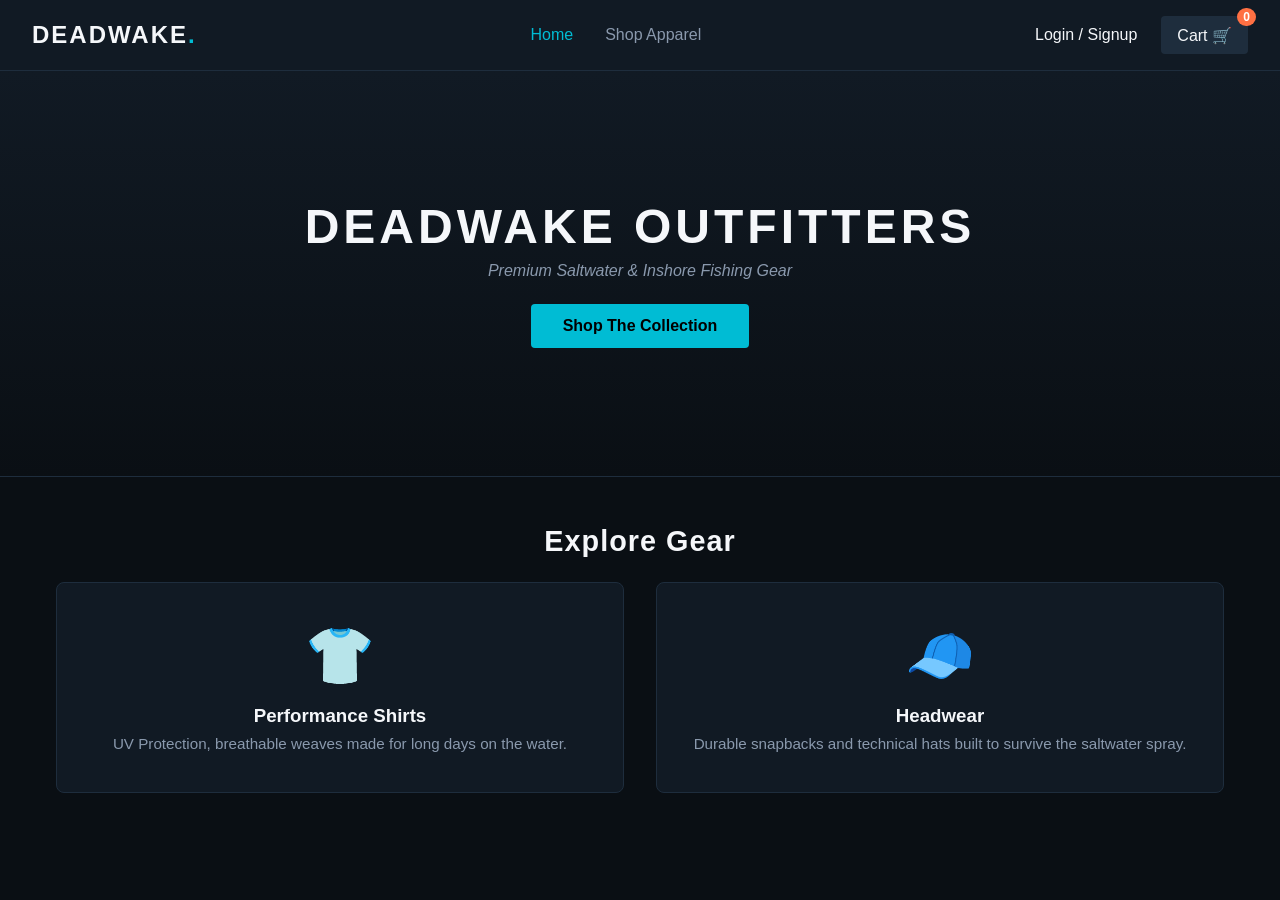
==== index.html @ 641135d7 "Adding init files" ====
<!DOCTYPE html>
<html lang="en">
<head>
    <meta charset="UTF-8">
    <meta name="viewport" content="width=device-width, initial-scale=1.0">
    <title>Deadwake Outfitters | Home</title>
    <link rel="stylesheet" href="style.css">
</head>
<body>

    <!-- Shared Navigation Bar -->
    <nav>
        <div class="brand-logo" onclick="window.location.href='index.html'">DEADWAKE<span>.</span></div>
        <div class="nav-links">
            <a href="index.html" class="active">Home</a>
            <a href="products.html">Shop Apparel</a>
        </div>
        <div class="nav-actions">
            <button class="nav-btn" id="authNavBtn">Login / Signup</button>
            <button class="nav-btn cart-icon-btn" id="cartNavBtn">
                Cart 🛒
                <span class="cart-badge" id="cartBadgeCount">0</span>
            </button>
        </div>
    </nav>

    <!-- Main Page Hero Section -->
    <section class="hero main-hero">
        <h1>DEADWAKE OUTFITTERS</h1>
        <p>Premium Saltwater & Inshore Fishing Gear</p>
        <button class="cta-btn" onclick="window.location.href='products.html'">Shop The Collection</button>
    </section>

    <!-- Category Highlights Section -->
    <section class="container feature-section">
        <h2 class="section-title">Explore Gear</h2>
        <div class="category-grid">
            <div class="category-card" onclick="window.location.href='products.html'">
                <div class="category-icon">👕</div>
                <h3>Performance Shirts</h3>
                <p>UV Protection, breathable weaves made for long days on the water.</p>
            </div>
            <div class="category-card" onclick="window.location.href='products.html'">
                <div class="category-icon">🧢</div>
                <h3>Headwear</h3>
                <p>Durable snapbacks and technical hats built to survive the saltwater spray.</p>
            </div>
        </div>
    </section>

    <!-- Authentication Modal Overlay -->
    <div class="modal-overlay" id="authModal">
        <div class="modal-window">
            <button class="modal-close" id="closeAuthBtn">&times;</button>
            <div class="auth-tabs">
                <button class="auth-tab active" id="loginTab">Login</button>
                <button class="auth-tab" id="signupTab">Sign Up</button>
            </div>
            <form id="authForm">
                <div class="form-group" id="usernameGroup" style="display: none;">
                    <label for="authName">Full Name</label>
                    <input type="text" id="authName" placeholder="John Doe">
                </div>
                <div class="form-group">
                    <label for="authEmail">Email Address</label>
                    <input type="email" id="authEmail" required placeholder="name@domain.com">
                </div>
                <div class="form-group">
                    <label for="authPassword">Password</label>
                    <input type="password" id="authPassword" required placeholder="••••••••">
                </div>
                <button type="submit" class="auth-submit-btn" id="authSubmitBtn">Login</button>
            </form>
        </div>
    </div>

    <!-- Interactive Shopping Cart Overlay -->
    <div class="modal-overlay" id="cartModal">
        <div class="modal-window cart-window">
            <button class="modal-close" id="closeCartBtn">&times;</button>
            <h3 class="cart-title">Your Cart</h3>
            <div class="cart-items-list" id="cartItemsContainer"></div>
            <div class="cart-total-section">
                <span>Total:</span>
                <span id="cartTotalValue">$0.00</span>
            </div>
            <button class="checkout-btn" id="checkoutBtn">Proceed to Checkout</button>
        </div>
    </div>

    <script src="app.js"></script>
</body>
</html>
---- style.css ----
* {
    margin: 0;
    padding: 0;
    box-sizing: border-box;
    font-family: 'Segoe UI', Tahoma, Geneva, Verdana, sans-serif;
}

:root {
    --bg-dark: #0a0f14;
    --bg-card: #111a24;
    --primary: #00bcd4;
    --primary-hover: #00acc1;
    --text-main: #f5f7fa;
    --text-muted: #8a99ad;
    --accent-orange: #ff7043;
    --danger: #ef5350;
    --border: #1e2d3d;
}

body {
    background-color: var(--bg-dark);
    color: var(--text-main);
    overflow-x: hidden;
}

/* NAVIGATION */
nav {
    background-color: var(--bg-card);
    border-bottom: 1px solid var(--border);
    padding: 1rem 2rem;
    display: flex;
    justify-content: space-between;
    align-items: center;
    position: sticky;
    top: 0;
    z-index: 100;
}

.brand-logo {
    font-weight: 800;
    font-size: 1.5rem;
    letter-spacing: 2px;
    cursor: pointer;
}

.brand-logo span {
    color: var(--primary);
}

.nav-links {
    display: flex;
    gap: 2rem;
}

.nav-links a {
    color: var(--text-muted);
    text-decoration: none;
    font-weight: 500;
    transition: color 0.2s;
}

.nav-links a:hover, .nav-links a.active {
    color: var(--primary);
}

.nav-actions {
    display: flex;
    gap: 1.5rem;
    align-items: center;
}

.nav-btn {
    background: none;
    border: none;
    color: var(--text-main);
    cursor: pointer;
    font-weight: 500;
    font-size: 1rem;
}

.nav-btn:hover {
    color: var(--primary);
}

.cart-icon-btn {
    position: relative;
    background: var(--border);
    padding: 0.6rem 1rem;
    border-radius: 4px;
}

.cart-badge {
    position: absolute;
    top: -8px;
    right: -8px;
    background-color: var(--accent-orange);
    color: white;
    font-size: 0.75rem;
    font-weight: bold;
    padding: 2px 6px;
    border-radius: 10px;
}

/* HERO DESIGNS */
.hero {
    text-align: center;
    display: flex;
    flex-direction: column;
    justify-content: center;
    align-items: center;
    background: linear-gradient(180deg, #111a24 0%, #0a0f14 100%);
    border-bottom: 1px solid var(--border);
}

.main-hero {
    padding: 8rem 2rem;
}

.compact-hero {
    padding: 3rem 2rem;
}

.hero h1 {
    font-size: 3rem;
    letter-spacing: 4px;
    margin-bottom: 0.5rem;
}

.hero p {
    color: var(--text-muted);
    font-style: italic;
    margin-bottom: 1.5rem;
}

.cta-btn {
    background-color: var(--primary);
    color: #000;
    padding: 0.8rem 2rem;
    font-weight: 700;
    border: none;
    border-radius: 4px;
    cursor: pointer;
    font-size: 1rem;
    transition: background 0.2s;
}

.cta-btn:hover {
    background-color: var(--primary-hover);
}

/* CORE STORE CONTAINER LAYOUTS */
.container {
    max-width: 1200px;
    margin: 3rem auto;
    padding: 0 1rem;
}

.section-title {
    font-size: 1.8rem;
    margin-bottom: 1.5rem;
    text-align: center;
    letter-spacing: 1px;
}

/* CATEGORY LINK DECK IN HOME */
.category-grid {
    display: grid;
    grid-template-columns: repeat(auto-fit, minmax(280px, 1fr));
    gap: 2rem;
}

.category-card {
    background-color: var(--bg-card);
    border: 1px solid var(--border);
    padding: 2.5rem 1.5rem;
    border-radius: 8px;
    text-align: center;
    cursor: pointer;
    transition: transform 0.2s, box-shadow 0.2s;
}

.category-card:hover {
    transform: translateY(-4px);
    box-shadow: 0 8px 24px rgba(0,0,0,0.5);
    border-color: var(--primary);
}

.category-icon {
    font-size: 3.5rem;
    margin-bottom: 1rem;
}

.category-card h3 {
    margin-bottom: 0.5rem;
}

.category-card p {
    color: var(--text-muted);
    font-size: 0.95rem;
}

/* PRODUCT SHIFTING CARDS */
.product-grid {
    display: grid;
    grid-template-columns: repeat(auto-fill, minmax(300px, 1fr));
    gap: 2rem;
}

.product-card {
    background-color: var(--bg-card);
    border: 1px solid var(--border);
    border-radius: 8px;
    overflow: hidden;
    display: flex;
    flex-direction: column;
    position: relative;
}

.product-image-placeholder {
    height: 200px;
    background-color: #172433;
    display: flex;
    align-items: center;
    justify-content: center;
    font-size: 4rem;
}

.product-details {
    padding: 1.5rem;
    display: flex;
    flex-direction: column;
    flex-grow: 1;
}

.product-title {
    font-size: 1.2rem;
    margin-bottom: 1rem;
    font-weight: 600;
}

.variant-selectors {
    display: flex;
    gap: 0.5rem;
    margin-bottom: 1rem;
}

.selector-group {
    flex: 1;
}

.selector-group label {
    display: block;
    font-size: 0.75rem;
    color: var(--text-muted);
    margin-bottom: 0.25rem;
}

.selector-group select {
    width: 100%;
    background: #172433;
    color: white;
    border: 1px solid var(--border);
    padding: 0.5rem;
    border-radius: 4px;
}

.product-meta {
    display: flex;
    justify-content: space-between;
    align-items: center;
    margin-bottom: 1rem;
    margin-top: auto;
}

.product-price {
    font-size: 1.25rem;
    font-weight: 700;
    color: var(--primary);
}

.inventory-tracker {
    font-size: 0.85rem;
    color: var(--text-muted);
    background: #172433;
    padding: 2px 8px;
    border-radius: 4px;
}

.inventory-tracker.low-stock {
    color: var(--accent-orange);
    font-weight: 600;
}

.add-to-cart-btn {
    width: 100%;
    background-color: var(--primary);
    color: #000;
    border: none;
    padding: 0.75rem;
    font-weight: 700;
    border-radius: 4px;
    cursor: pointer;
}

.add-to-cart-btn:disabled {
    background-color: var(--border);
    color: var(--text-muted);
    cursor: not-allowed;
}

.product-card.out-of-style {
    opacity: 0.6;
}

.out-of-stock-badge {
    position: absolute;
    top: 12px;
    left: 12px;
    background-color: var(--danger);
    color: white;
    font-size: 0.75rem;
    font-weight: 800;
    padding: 4px 8px;
    border-radius: 4px;
    text-transform: uppercase;
    z-index: 10;
}

/* DEV CONTROLLER DOCK STYLES */
.admin-panel {
    display: none; 
    background-color: #1a2635;
    border-bottom: 2px solid var(--accent-orange);
    padding: 1rem 2rem;
}

.admin-header {
    color: var(--accent-orange);
    font-size: 0.85rem;
    font-weight: 800;
    letter-spacing: 1px;
}

.admin-controls {
    display: flex;
    align-items: center;
    gap: 1.5rem;
    flex-wrap: wrap;
    margin-top: 0.5rem;
}

.admin-field {
    display: flex;
    align-items: center;
    gap: 0.5rem;
}

.admin-field label {
    font-size: 0.85rem;
    color: var(--text-main);
}

.admin-field select {
    background-color: var(--bg-dark);
    color: white;
    border: 1px solid var(--border);
    padding: 0.4rem 0.8rem;
    border-radius: 4px;
}

.admin-btn-group {
    display: flex;
    gap: 0.5rem;
}

.admin-btn {
    border: none;
    padding: 0.4rem 1rem;
    border-radius: 4px;
    font-weight: 700;
    font-size: 0.85rem;
    cursor: pointer;
}

.stock-up {
    background-color: var(--primary);
    color: #000;
}

.stock-zero {
    background-color: var(--danger);
    color: white;
}

/* MODALS DESIGN */
.modal-overlay {
    position: fixed;
    top: 0;
    left: 0;
    width: 100%;
    height: 100%;
    background: rgba(0, 0, 0, 0.75);
    display: flex;
    justify-content: center;
    align-items: center;
    z-index: 200;
    opacity: 0;
    pointer-events: none;
    transition: opacity 0.2s ease;
}

.modal-overlay.active {
    opacity: 1;
    pointer-events: auto;
}

.modal-window {
    background-color: var(--bg-card);
    border: 1px solid var(--border);
    border-radius: 8px;
    width: 100%;
    max-width: 450px;
    padding: 2rem;
    position: relative;
}

.modal-close {
    position: absolute;
    top: 1rem;
    right: 1rem;
    background: none;
    border: none;
    color: var(--text-muted);
    font-size: 1.5rem;
    cursor: pointer;
}

.auth-tabs {
    display: flex;
    margin-bottom: 1.5rem;
    border-bottom: 1px solid var(--border);
}

.auth-tab {
    flex: 1;
    padding: 0.5rem;
    background: none;
    border: none;
    color: var(--text-muted);
    font-size: 1.1rem;
    cursor: pointer;
}

.auth-tab.active {
    color: var(--primary);
    border-bottom: 2px solid var(--primary);
}

.form-group {
    margin-bottom: 1.25rem;
}

.form-group label {
    display: block;
    font-size: 0.85rem;
    color: var(--text-muted);
    margin-bottom: 0.5rem;
}

.form-group input {
    width: 100%;
    background-color: var(--bg-dark);
    border: 1px solid var(--border);
    padding: 0.75rem;
    border-radius: 4px;
    color: white;
}

.auth-submit-btn {
    width: 100%;
    background-color: var(--primary);
    color: #000;
    border: none;
    padding: 0.75rem;
    font-weight: 700;
    border-radius: 4px;
}

.cart-window {
    max-width: 500px;
}

.cart-title {
    font-size: 1.5rem;
    margin-bottom: 1.5rem;
    border-bottom: 1px solid var(--border);
    padding-bottom: 0.5rem;
}

.cart-item {
    display: flex;
    justify-content: space-between;
    align-items: center;
    padding: 0.75rem 0;
    border-bottom: 1px solid var(--border);
}

.cart-item-details h4 {
    font-size: 1rem;
}

.cart-item-details p {
    color: var(--primary);
    font-size: 0.9rem;
}

.cart-item-actions {
    display: flex;
    align-items: center;
    gap: 0.75rem;
}

.quantity-btn {
    background-color: var(--border);
    border: none;
    color: white;
    width: 28px;
    height: 28px;
    border-radius: 4px;
    cursor: pointer;
}

.cart-total-section {
    display: flex;
    justify-content: space-between;
    font-size: 1.25rem;
    font-weight: 700;
    margin-top: 1.5rem;
    padding-top: 1rem;
    border-top: 1px solid var(--border);
}

.checkout-btn {
    width: 100%;
    background-color: var(--accent-orange);
    color: white;
    border: none;
    padding: 0.75rem;
    font-weight: 700;
    border-radius: 4px;
    margin-top: 1rem;
    cursor: pointer;
}
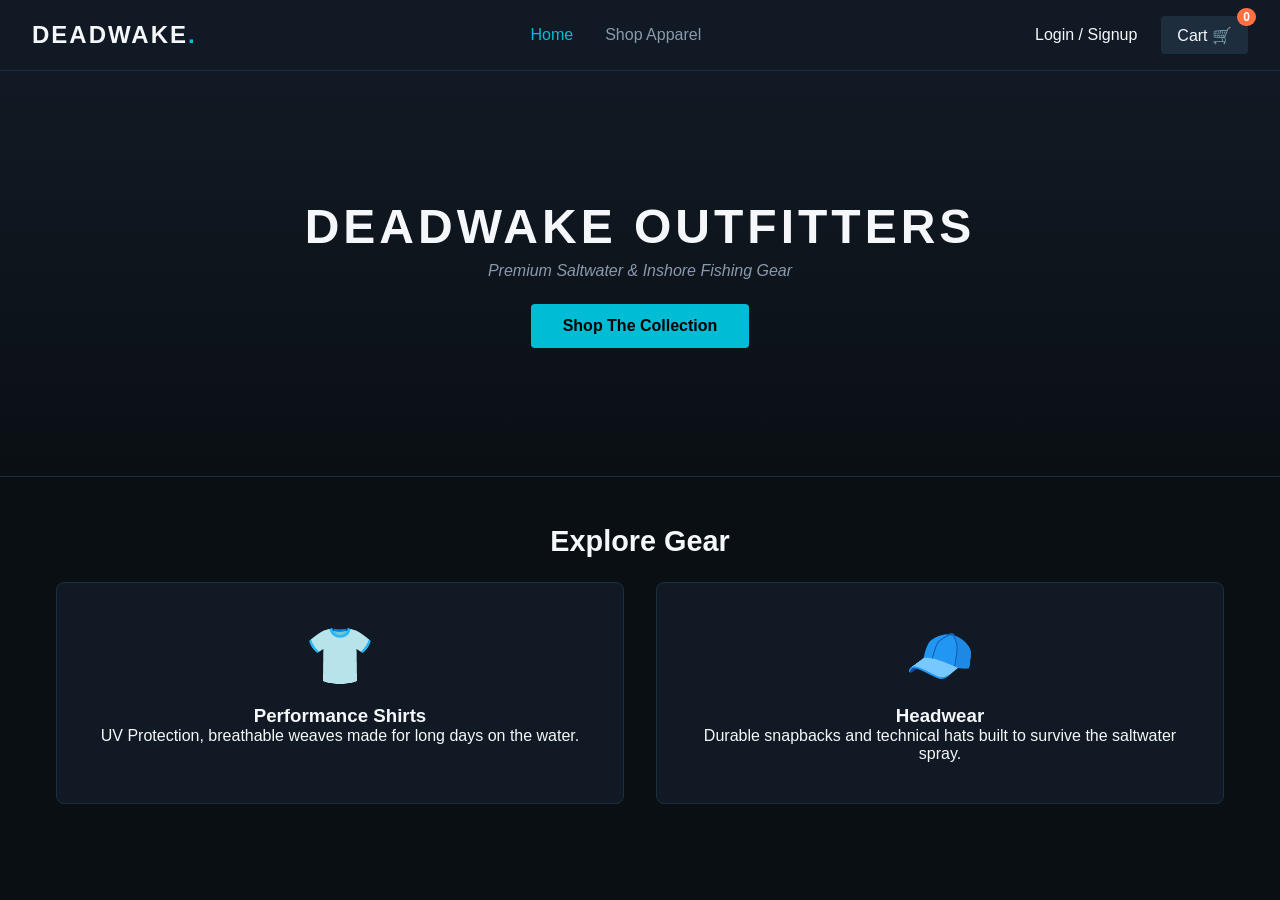
==== commit d5415996: "trial v4" ====
--- a/index.html
+++ b/index.html
@@ -8,7 +8,6 @@
 </head>
 <body>
 
-    <!-- Shared Navigation Bar -->
     <nav>
         <div class="brand-logo" onclick="window.location.href='index.html'">DEADWAKE<span>.</span></div>
         <div class="nav-links">
@@ -18,21 +17,18 @@
         <div class="nav-actions">
             <button class="nav-btn" id="authNavBtn">Login / Signup</button>
             <button class="nav-btn cart-icon-btn" id="cartNavBtn">
-                Cart 🛒
-                <span class="cart-badge" id="cartBadgeCount">0</span>
+                Cart 🛒 <span class="cart-badge" id="cartBadgeCount">0</span>
             </button>
         </div>
     </nav>
 
-    <!-- Main Page Hero Section -->
     <section class="hero main-hero">
         <h1>DEADWAKE OUTFITTERS</h1>
         <p>Premium Saltwater & Inshore Fishing Gear</p>
         <button class="cta-btn" onclick="window.location.href='products.html'">Shop The Collection</button>
     </section>
 
-    <!-- Category Highlights Section -->
-    <section class="container feature-section">
+    <section class="container">
         <h2 class="section-title">Explore Gear</h2>
         <div class="category-grid">
             <div class="category-card" onclick="window.location.href='products.html'">
@@ -48,7 +44,6 @@
         </div>
     </section>
 
-    <!-- Authentication Modal Overlay -->
     <div class="modal-overlay" id="authModal">
         <div class="modal-window">
             <button class="modal-close" id="closeAuthBtn">&times;</button>
@@ -74,7 +69,6 @@
         </div>
     </div>
 
-    <!-- Interactive Shopping Cart Overlay -->
     <div class="modal-overlay" id="cartModal">
         <div class="modal-window cart-window">
             <button class="modal-close" id="closeCartBtn">&times;</button>
--- a/style.css
+++ b/style.css
@@ -1,553 +1,58 @@
-* {
-    margin: 0;
-    padding: 0;
-    box-sizing: border-box;
-    font-family: 'Segoe UI', Tahoma, Geneva, Verdana, sans-serif;
-}
-
-:root {
-    --bg-dark: #0a0f14;
-    --bg-card: #111a24;
-    --primary: #00bcd4;
-    --primary-hover: #00acc1;
-    --text-main: #f5f7fa;
-    --text-muted: #8a99ad;
-    --accent-orange: #ff7043;
-    --danger: #ef5350;
-    --border: #1e2d3d;
-}
-
-body {
-    background-color: var(--bg-dark);
-    color: var(--text-main);
-    overflow-x: hidden;
-}
-
-/* NAVIGATION */
-nav {
-    background-color: var(--bg-card);
-    border-bottom: 1px solid var(--border);
-    padding: 1rem 2rem;
-    display: flex;
-    justify-content: space-between;
-    align-items: center;
-    position: sticky;
-    top: 0;
-    z-index: 100;
-}
-
-.brand-logo {
-    font-weight: 800;
-    font-size: 1.5rem;
-    letter-spacing: 2px;
-    cursor: pointer;
-}
-
-.brand-logo span {
-    color: var(--primary);
-}
-
-.nav-links {
-    display: flex;
-    gap: 2rem;
-}
-
-.nav-links a {
-    color: var(--text-muted);
-    text-decoration: none;
-    font-weight: 500;
-    transition: color 0.2s;
-}
-
-.nav-links a:hover, .nav-links a.active {
-    color: var(--primary);
-}
-
-.nav-actions {
-    display: flex;
-    gap: 1.5rem;
-    align-items: center;
-}
-
-.nav-btn {
-    background: none;
-    border: none;
-    color: var(--text-main);
-    cursor: pointer;
-    font-weight: 500;
-    font-size: 1rem;
-}
-
-.nav-btn:hover {
-    color: var(--primary);
-}
-
-.cart-icon-btn {
-    position: relative;
-    background: var(--border);
-    padding: 0.6rem 1rem;
-    border-radius: 4px;
-}
-
-.cart-badge {
-    position: absolute;
-    top: -8px;
-    right: -8px;
-    background-color: var(--accent-orange);
-    color: white;
-    font-size: 0.75rem;
-    font-weight: bold;
-    padding: 2px 6px;
-    border-radius: 10px;
-}
-
-/* HERO DESIGNS */
-.hero {
-    text-align: center;
-    display: flex;
-    flex-direction: column;
-    justify-content: center;
-    align-items: center;
-    background: linear-gradient(180deg, #111a24 0%, #0a0f14 100%);
-    border-bottom: 1px solid var(--border);
-}
-
-.main-hero {
-    padding: 8rem 2rem;
-}
-
-.compact-hero {
-    padding: 3rem 2rem;
-}
-
-.hero h1 {
-    font-size: 3rem;
-    letter-spacing: 4px;
-    margin-bottom: 0.5rem;
-}
-
-.hero p {
-    color: var(--text-muted);
-    font-style: italic;
-    margin-bottom: 1.5rem;
-}
-
-.cta-btn {
-    background-color: var(--primary);
-    color: #000;
-    padding: 0.8rem 2rem;
-    font-weight: 700;
-    border: none;
-    border-radius: 4px;
-    cursor: pointer;
-    font-size: 1rem;
-    transition: background 0.2s;
-}
-
-.cta-btn:hover {
-    background-color: var(--primary-hover);
-}
-
-/* CORE STORE CONTAINER LAYOUTS */
-.container {
-    max-width: 1200px;
-    margin: 3rem auto;
-    padding: 0 1rem;
-}
-
-.section-title {
-    font-size: 1.8rem;
-    margin-bottom: 1.5rem;
-    text-align: center;
-    letter-spacing: 1px;
-}
-
-/* CATEGORY LINK DECK IN HOME */
-.category-grid {
-    display: grid;
-    grid-template-columns: repeat(auto-fit, minmax(280px, 1fr));
-    gap: 2rem;
-}
-
-.category-card {
-    background-color: var(--bg-card);
-    border: 1px solid var(--border);
-    padding: 2.5rem 1.5rem;
-    border-radius: 8px;
-    text-align: center;
-    cursor: pointer;
-    transition: transform 0.2s, box-shadow 0.2s;
-}
-
-.category-card:hover {
-    transform: translateY(-4px);
-    box-shadow: 0 8px 24px rgba(0,0,0,0.5);
-    border-color: var(--primary);
-}
-
-.category-icon {
-    font-size: 3.5rem;
-    margin-bottom: 1rem;
-}
-
-.category-card h3 {
-    margin-bottom: 0.5rem;
-}
-
-.category-card p {
-    color: var(--text-muted);
-    font-size: 0.95rem;
-}
-
-/* PRODUCT SHIFTING CARDS */
-.product-grid {
-    display: grid;
-    grid-template-columns: repeat(auto-fill, minmax(300px, 1fr));
-    gap: 2rem;
-}
-
-.product-card {
-    background-color: var(--bg-card);
-    border: 1px solid var(--border);
-    border-radius: 8px;
-    overflow: hidden;
-    display: flex;
-    flex-direction: column;
-    position: relative;
-}
-
-.product-image-placeholder {
-    height: 200px;
-    background-color: #172433;
-    display: flex;
-    align-items: center;
-    justify-content: center;
-    font-size: 4rem;
-}
-
-.product-details {
-    padding: 1.5rem;
-    display: flex;
-    flex-direction: column;
-    flex-grow: 1;
-}
-
-.product-title {
-    font-size: 1.2rem;
-    margin-bottom: 1rem;
-    font-weight: 600;
-}
-
-.variant-selectors {
-    display: flex;
-    gap: 0.5rem;
-    margin-bottom: 1rem;
-}
-
-.selector-group {
-    flex: 1;
-}
-
-.selector-group label {
-    display: block;
-    font-size: 0.75rem;
-    color: var(--text-muted);
-    margin-bottom: 0.25rem;
-}
-
-.selector-group select {
-    width: 100%;
-    background: #172433;
-    color: white;
-    border: 1px solid var(--border);
-    padding: 0.5rem;
-    border-radius: 4px;
-}
-
-.product-meta {
-    display: flex;
-    justify-content: space-between;
-    align-items: center;
-    margin-bottom: 1rem;
-    margin-top: auto;
-}
-
-.product-price {
-    font-size: 1.25rem;
-    font-weight: 700;
-    color: var(--primary);
-}
-
-.inventory-tracker {
-    font-size: 0.85rem;
-    color: var(--text-muted);
-    background: #172433;
-    padding: 2px 8px;
-    border-radius: 4px;
-}
-
-.inventory-tracker.low-stock {
-    color: var(--accent-orange);
-    font-weight: 600;
-}
-
-.add-to-cart-btn {
-    width: 100%;
-    background-color: var(--primary);
-    color: #000;
-    border: none;
-    padding: 0.75rem;
-    font-weight: 700;
-    border-radius: 4px;
-    cursor: pointer;
-}
-
-.add-to-cart-btn:disabled {
-    background-color: var(--border);
-    color: var(--text-muted);
-    cursor: not-allowed;
-}
-
-.product-card.out-of-style {
-    opacity: 0.6;
-}
-
-.out-of-stock-badge {
-    position: absolute;
-    top: 12px;
-    left: 12px;
-    background-color: var(--danger);
-    color: white;
-    font-size: 0.75rem;
-    font-weight: 800;
-    padding: 4px 8px;
-    border-radius: 4px;
-    text-transform: uppercase;
-    z-index: 10;
-}
-
-/* DEV CONTROLLER DOCK STYLES */
-.admin-panel {
-    display: none; 
-    background-color: #1a2635;
-    border-bottom: 2px solid var(--accent-orange);
-    padding: 1rem 2rem;
-}
-
-.admin-header {
-    color: var(--accent-orange);
-    font-size: 0.85rem;
-    font-weight: 800;
-    letter-spacing: 1px;
-}
-
-.admin-controls {
-    display: flex;
-    align-items: center;
-    gap: 1.5rem;
-    flex-wrap: wrap;
-    margin-top: 0.5rem;
-}
-
-.admin-field {
-    display: flex;
-    align-items: center;
-    gap: 0.5rem;
-}
-
-.admin-field label {
-    font-size: 0.85rem;
-    color: var(--text-main);
-}
-
-.admin-field select {
-    background-color: var(--bg-dark);
-    color: white;
-    border: 1px solid var(--border);
-    padding: 0.4rem 0.8rem;
-    border-radius: 4px;
-}
-
-.admin-btn-group {
-    display: flex;
-    gap: 0.5rem;
-}
-
-.admin-btn {
-    border: none;
-    padding: 0.4rem 1rem;
-    border-radius: 4px;
-    font-weight: 700;
-    font-size: 0.85rem;
-    cursor: pointer;
-}
-
-.stock-up {
-    background-color: var(--primary);
-    color: #000;
-}
-
-.stock-zero {
-    background-color: var(--danger);
-    color: white;
-}
-
-/* MODALS DESIGN */
-.modal-overlay {
-    position: fixed;
-    top: 0;
-    left: 0;
-    width: 100%;
-    height: 100%;
-    background: rgba(0, 0, 0, 0.75);
-    display: flex;
-    justify-content: center;
-    align-items: center;
-    z-index: 200;
-    opacity: 0;
-    pointer-events: none;
-    transition: opacity 0.2s ease;
-}
-
-.modal-overlay.active {
-    opacity: 1;
-    pointer-events: auto;
-}
-
-.modal-window {
-    background-color: var(--bg-card);
-    border: 1px solid var(--border);
-    border-radius: 8px;
-    width: 100%;
-    max-width: 450px;
-    padding: 2rem;
-    position: relative;
-}
-
-.modal-close {
-    position: absolute;
-    top: 1rem;
-    right: 1rem;
-    background: none;
-    border: none;
-    color: var(--text-muted);
-    font-size: 1.5rem;
-    cursor: pointer;
-}
-
-.auth-tabs {
-    display: flex;
-    margin-bottom: 1.5rem;
-    border-bottom: 1px solid var(--border);
-}
-
-.auth-tab {
-    flex: 1;
-    padding: 0.5rem;
-    background: none;
-    border: none;
-    color: var(--text-muted);
-    font-size: 1.1rem;
-    cursor: pointer;
-}
-
-.auth-tab.active {
-    color: var(--primary);
-    border-bottom: 2px solid var(--primary);
-}
-
-.form-group {
-    margin-bottom: 1.25rem;
-}
-
-.form-group label {
-    display: block;
-    font-size: 0.85rem;
-    color: var(--text-muted);
-    margin-bottom: 0.5rem;
-}
-
-.form-group input {
-    width: 100%;
-    background-color: var(--bg-dark);
-    border: 1px solid var(--border);
-    padding: 0.75rem;
-    border-radius: 4px;
-    color: white;
-}
-
-.auth-submit-btn {
-    width: 100%;
-    background-color: var(--primary);
-    color: #000;
-    border: none;
-    padding: 0.75rem;
-    font-weight: 700;
-    border-radius: 4px;
-}
-
-.cart-window {
-    max-width: 500px;
-}
-
-.cart-title {
-    font-size: 1.5rem;
-    margin-bottom: 1.5rem;
-    border-bottom: 1px solid var(--border);
-    padding-bottom: 0.5rem;
-}
-
-.cart-item {
-    display: flex;
-    justify-content: space-between;
-    align-items: center;
-    padding: 0.75rem 0;
-    border-bottom: 1px solid var(--border);
-}
-
-.cart-item-details h4 {
-    font-size: 1rem;
-}
-
-.cart-item-details p {
-    color: var(--primary);
-    font-size: 0.9rem;
-}
-
-.cart-item-actions {
-    display: flex;
-    align-items: center;
-    gap: 0.75rem;
-}
-
-.quantity-btn {
-    background-color: var(--border);
-    border: none;
-    color: white;
-    width: 28px;
-    height: 28px;
-    border-radius: 4px;
-    cursor: pointer;
-}
-
-.cart-total-section {
-    display: flex;
-    justify-content: space-between;
-    font-size: 1.25rem;
-    font-weight: 700;
-    margin-top: 1.5rem;
-    padding-top: 1rem;
-    border-top: 1px solid var(--border);
-}
-
-.checkout-btn {
-    width: 100%;
-    background-color: var(--accent-orange);
-    color: white;
-    border: none;
-    padding: 0.75rem;
-    font-weight: 700;
-    border-radius: 4px;
-    margin-top: 1rem;
-    cursor: pointer;
-}+* { margin: 0; padding: 0; box-sizing: border-box; font-family: 'Segoe UI', Tahoma, Geneva, Verdana, sans-serif; }
+body { background-color: #0a0f14; color: #f5f7fa; overflow-x: hidden; }
+nav { background-color: #111a24; border-bottom: 1px solid #1e2d3d; padding: 1rem 2rem; display: flex; justify-content: space-between; align-items: center; position: sticky; top: 0; z-index: 100; }
+.brand-logo { font-weight: 800; font-size: 1.5rem; letter-spacing: 2px; cursor: pointer; }
+.brand-logo span { color: #00bcd4; }
+.nav-links { display: flex; gap: 2rem; }
+.nav-links a { color: #8a99ad; text-decoration: none; font-weight: 500; }
+.nav-links a:hover, .nav-links a.active { color: #00bcd4; }
+.nav-actions { display: flex; gap: 1.5rem; align-items: center; }
+.nav-btn { background: none; border: none; color: #f5f7fa; cursor: pointer; font-weight: 500; font-size: 1rem; }
+.cart-icon-btn { position: relative; background: #1e2d3d; padding: 0.6rem 1rem; border-radius: 4px; }
+.cart-badge { position: absolute; top: -8px; right: -8px; background-color: #ff7043; color: white; font-size: 0.75rem; font-weight: bold; padding: 2px 6px; border-radius: 10px; }
+.hero { text-align: center; display: flex; flex-direction: column; justify-content: center; align-items: center; background: linear-gradient(180deg, #111a24 0%, #0a0f14 100%); border-bottom: 1px solid #1e2d3d; }
+.main-hero { padding: 8rem 2rem; }
+.compact-hero { padding: 3rem 2rem; }
+.hero h1 { font-size: 3rem; letter-spacing: 4px; margin-bottom: 0.5rem; }
+.hero p { color: #8a99ad; font-style: italic; margin-bottom: 1.5rem; }
+.cta-btn { background-color: #00bcd4; color: #000; padding: 0.8rem 2rem; font-weight: 700; border: none; border-radius: 4px; cursor: pointer; font-size: 1rem; }
+.container { max-width: 1200px; margin: 3rem auto; padding: 0 1rem; }
+.section-title { font-size: 1.8rem; margin-bottom: 1.5rem; text-align: center; }
+.category-grid { display: grid; grid-template-columns: repeat(auto-fit, minmax(280px, 1fr)); gap: 2rem; }
+.category-card { background-color: #111a24; border: 1px solid #1e2d3d; padding: 2.5rem 1.5rem; border-radius: 8px; text-align: center; cursor: pointer; }
+.category-icon { font-size: 3.5rem; margin-bottom: 1rem; }
+.product-grid { display: grid; grid-template-columns: repeat(auto-fill, minmax(300px, 1fr)); gap: 2rem; }
+.product-card { background-color: #111a24; border: 1px solid #1e2d3d; border-radius: 8px; overflow: hidden; display: flex; flex-direction: column; position: relative; }
+.product-image-placeholder { height: 200px; background-color: #172433; display: flex; align-items: center; justify-content: center; font-size: 4rem; }
+.product-details { padding: 1.5rem; display: flex; flex-direction: column; flex-grow: 1; }
+.product-title { font-size: 1.2rem; margin-bottom: 1rem; font-weight: 600; }
+.variant-selectors { display: flex; gap: 0.5rem; margin-bottom: 1rem; }
+.selector-group { flex: 1; }
+.selector-group label { display: block; font-size: 0.75rem; color: #8a99ad; margin-bottom: 0.25rem; }
+.selector-group select { width: 100%; background: #172433; color: white; border: 1px solid #1e2d3d; padding: 0.5rem; border-radius: 4px; }
+.product-meta { display: flex; justify-content: space-between; align-items: center; margin-bottom: 1rem; margin-top: auto; }
+.product-price { font-size: 1.25rem; font-weight: 700; color: #00bcd4; }
+.inventory-tracker { font-size: 0.85rem; color: #8a99ad; background: #172433; padding: 2px 8px; border-radius: 4px; }
+.inventory-tracker.low-stock { color: #ff7043; font-weight: 600; }
+.add-to-cart-btn { width: 100%; background-color: #00bcd4; color: #000; border: none; padding: 0.75rem; font-weight: 700; border-radius: 4px; cursor: pointer; }
+.add-to-cart-btn:disabled { background-color: #1e2d3d; color: #8a99ad; cursor: not-allowed; }
+.product-card.out-of-style { opacity: 0.6; }
+.out-of-stock-badge { position: absolute; top: 12px; left: 12px; background-color: #ef5350; color: white; font-size: 0.75rem; font-weight: 800; padding: 4px 8px; border-radius: 4px; text-transform: uppercase; z-index: 10; }
+.modal-overlay { position: fixed; top: 0; left: 0; width: 100%; height: 100%; background: rgba(0, 0, 0, 0.75); display: flex; justify-content: center; align-items: center; z-index: 200; opacity: 0; pointer-events: none; transition: opacity 0.2s ease; }
+.modal-overlay.active { opacity: 1; pointer-events: auto; }
+.modal-window { background-color: #111a24; border: 1px solid #1e2d3d; border-radius: 8px; width: 100%; max-width: 450px; padding: 2rem; position: relative; }
+.modal-close { position: absolute; top: 1rem; right: 1rem; background: none; border: none; color: #8a99ad; font-size: 1.5rem; cursor: pointer; }
+.auth-tabs { display: flex; margin-bottom: 1.5rem; border-bottom: 1px solid #1e2d3d; }
+.auth-tab { flex: 1; padding: 0.5rem; background: none; border: none; color: #8a99ad; font-size: 1.1rem; cursor: pointer; }
+.auth-tab.active { color: #00bcd4; border-bottom: 2px solid #00bcd4; }
+.form-group { margin-bottom: 1.25rem; }
+.form-group label { display: block; font-size: 0.85rem; color: #8a99ad; margin-bottom: 0.5rem; }
+.form-group input { width: 100%; background-color: #0a0f14; border: 1px solid #1e2d3d; padding: 0.75rem; border-radius: 4px; color: white; }
+.auth-submit-btn { width: 100%; background-color: #00bcd4; color: #000; border: none; padding: 0.75rem; font-weight: 700; border-radius: 4px; }
+.cart-window { max-width: 500px; }
+.cart-title { font-size: 1.5rem; margin-bottom: 1.5rem; border-bottom: 1px solid #1e2d3d; padding-bottom: 0.5rem; }
+.cart-item { display: flex; justify-content: space-between; align-items: center; padding: 0.75rem 0; border-bottom: 1px solid #1e2d3d; }
+.cart-item-actions { display: flex; align-items: center; gap: 0.75rem; }
+.quantity-btn { background-color: #1e2d3d; border: none; color: white; width: 28px; height: 28px; border-radius: 4px; cursor: pointer; }
+.cart-total-section { display: flex; justify-content: space-between; font-size: 1.25rem; font-weight: 700; margin-top: 1.5rem; padding-top: 1rem; border-top: 1px solid #1e2d3d; }
+.checkout-btn { width: 100%; background-color: #ff7043; color: white; border: none; padding: 0.75rem; font-weight: 700; border-radius: 4px; margin-top: 1rem; cursor: pointer; }
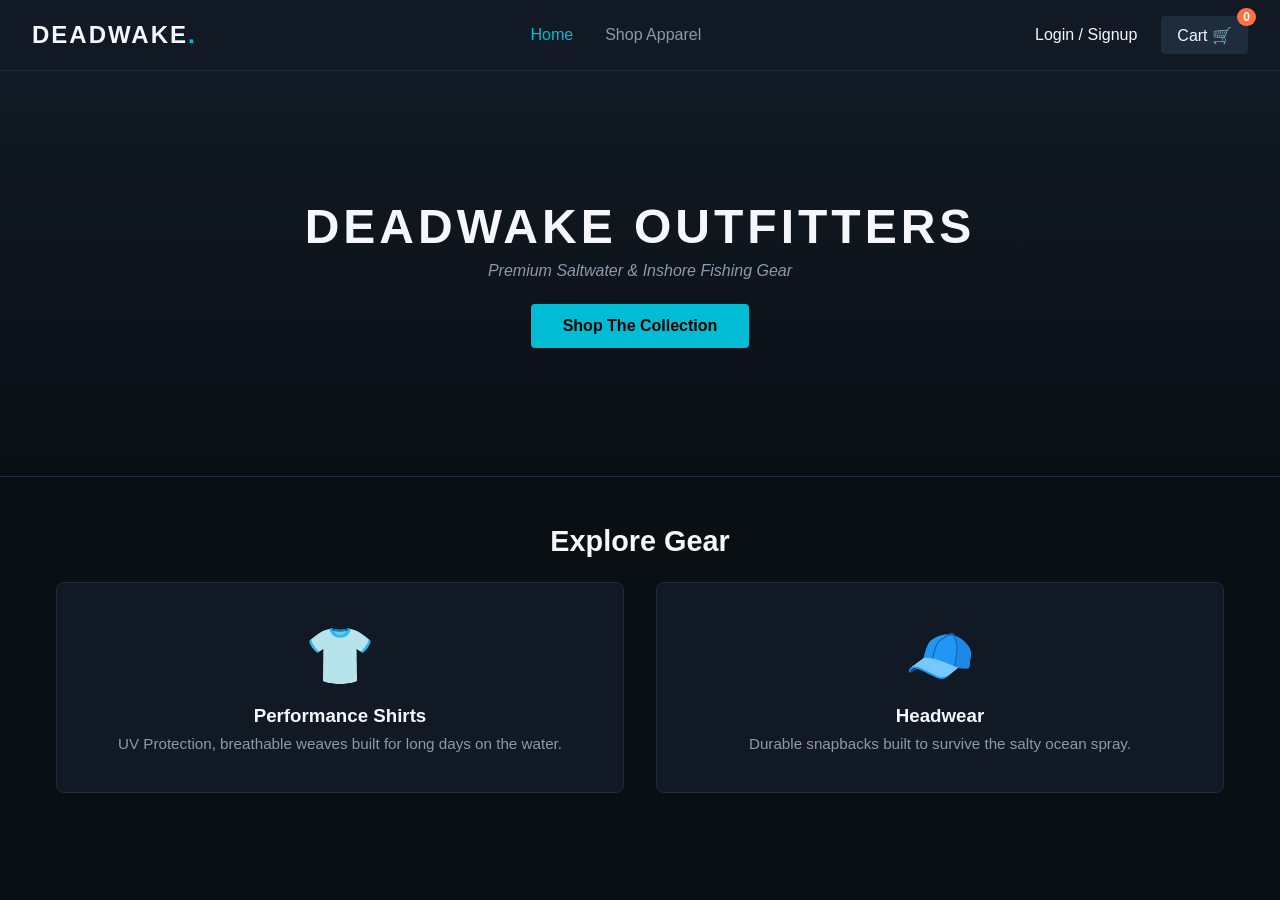
==== commit 3bc43e0e: "trial v5" ====
--- a/index.html
+++ b/index.html
@@ -4,15 +4,16 @@
     <meta charset="UTF-8">
     <meta name="viewport" content="width=device-width, initial-scale=1.0">
     <title>Deadwake Outfitters | Home</title>
-    <link rel="stylesheet" href="style.css">
+    <link rel="stylesheet" href="./style.css">
 </head>
 <body>
 
+    <!-- Global Navigation -->
     <nav>
-        <div class="brand-logo" onclick="window.location.href='index.html'">DEADWAKE<span>.</span></div>
+        <div class="brand-logo" onclick="window.location.href='./index.html'">DEADWAKE<span>.</span></div>
         <div class="nav-links">
-            <a href="index.html" class="active">Home</a>
-            <a href="products.html">Shop Apparel</a>
+            <a href="./index.html" class="active">Home</a>
+            <a href="./products.html">Shop Apparel</a>
         </div>
         <div class="nav-actions">
             <button class="nav-btn" id="authNavBtn">Login / Signup</button>
@@ -22,28 +23,31 @@
         </div>
     </nav>
 
+    <!-- Hero Showcase Section -->
     <section class="hero main-hero">
         <h1>DEADWAKE OUTFITTERS</h1>
         <p>Premium Saltwater & Inshore Fishing Gear</p>
-        <button class="cta-btn" onclick="window.location.href='products.html'">Shop The Collection</button>
+        <button class="cta-btn" onclick="window.location.href='./products.html'">Shop The Collection</button>
     </section>
 
+    <!-- Highlights Section -->
     <section class="container">
         <h2 class="section-title">Explore Gear</h2>
         <div class="category-grid">
-            <div class="category-card" onclick="window.location.href='products.html'">
+            <div class="category-card" onclick="window.location.href='./products.html'">
                 <div class="category-icon">👕</div>
                 <h3>Performance Shirts</h3>
-                <p>UV Protection, breathable weaves made for long days on the water.</p>
+                <p>UV Protection, breathable weaves built for long days on the water.</p>
             </div>
-            <div class="category-card" onclick="window.location.href='products.html'">
+            <div class="category-card" onclick="window.location.href='./products.html'">
                 <div class="category-icon">🧢</div>
                 <h3>Headwear</h3>
-                <p>Durable snapbacks and technical hats built to survive the saltwater spray.</p>
+                <p>Durable snapbacks built to survive the salty ocean spray.</p>
             </div>
         </div>
     </section>
 
+    <!-- Global Authentication Modal -->
     <div class="modal-overlay" id="authModal">
         <div class="modal-window">
             <button class="modal-close" id="closeAuthBtn">&times;</button>
@@ -69,6 +73,7 @@
         </div>
     </div>
 
+    <!-- Global Shopping Cart Modal -->
     <div class="modal-overlay" id="cartModal">
         <div class="modal-window cart-window">
             <button class="modal-close" id="closeCartBtn">&times;</button>
@@ -82,6 +87,6 @@
         </div>
     </div>
 
-    <script src="app.js"></script>
+    <script src="./app.js"></script>
 </body>
 </html>
--- a/style.css
+++ b/style.css
@@ -1,58 +1,218 @@
-* { margin: 0; padding: 0; box-sizing: border-box; font-family: 'Segoe UI', Tahoma, Geneva, Verdana, sans-serif; }
-body { background-color: #0a0f14; color: #f5f7fa; overflow-x: hidden; }
-nav { background-color: #111a24; border-bottom: 1px solid #1e2d3d; padding: 1rem 2rem; display: flex; justify-content: space-between; align-items: center; position: sticky; top: 0; z-index: 100; }
-.brand-logo { font-weight: 800; font-size: 1.5rem; letter-spacing: 2px; cursor: pointer; }
-.brand-logo span { color: #00bcd4; }
+* {
+    margin: 0;
+    padding: 0;
+    box-sizing: border-box;
+    font-family: 'Segoe UI', Tahoma, Geneva, Verdana, sans-serif;
+}
+
+:root {
+    --bg-dark: #0a0f14;
+    --bg-card: #111a24;
+    --primary: #00bcd4;
+    --primary-hover: #00acc1;
+    --text-main: #f5f7fa;
+    --text-muted: #8a99ad;
+    --accent-orange: #ff7043;
+    --danger: #ef5350;
+    --border: #1e2d3d;
+}
+
+body {
+    background-color: var(--bg-dark);
+    color: var(--text-main);
+    overflow-x: hidden;
+}
+
+/* NAVIGATION */
+nav {
+    background-color: var(--bg-card);
+    border-bottom: 1px solid var(--border);
+    padding: 1rem 2rem;
+    display: flex;
+    justify-content: space-between;
+    align-items: center;
+    position: sticky;
+    top: 0;
+    z-index: 100;
+}
+
+.brand-logo {
+    font-weight: 800;
+    font-size: 1.5rem;
+    letter-spacing: 2px;
+    cursor: pointer;
+}
+
+.brand-logo span { color: var(--primary); }
+
 .nav-links { display: flex; gap: 2rem; }
-.nav-links a { color: #8a99ad; text-decoration: none; font-weight: 500; }
-.nav-links a:hover, .nav-links a.active { color: #00bcd4; }
+
+.nav-links a {
+    color: var(--text-muted);
+    text-decoration: none;
+    font-weight: 500;
+    transition: color 0.2s;
+}
+
+.nav-links a:hover, .nav-links a.active { color: var(--primary); }
+
 .nav-actions { display: flex; gap: 1.5rem; align-items: center; }
-.nav-btn { background: none; border: none; color: #f5f7fa; cursor: pointer; font-weight: 500; font-size: 1rem; }
-.cart-icon-btn { position: relative; background: #1e2d3d; padding: 0.6rem 1rem; border-radius: 4px; }
-.cart-badge { position: absolute; top: -8px; right: -8px; background-color: #ff7043; color: white; font-size: 0.75rem; font-weight: bold; padding: 2px 6px; border-radius: 10px; }
-.hero { text-align: center; display: flex; flex-direction: column; justify-content: center; align-items: center; background: linear-gradient(180deg, #111a24 0%, #0a0f14 100%); border-bottom: 1px solid #1e2d3d; }
+
+.nav-btn {
+    background: none;
+    border: none;
+    color: var(--text-main);
+    cursor: pointer;
+    font-weight: 500;
+    font-size: 1rem;
+}
+
+.nav-btn:hover { color: var(--primary); }
+
+.cart-icon-btn {
+    position: relative;
+    background: var(--border);
+    padding: 0.6rem 1rem;
+    border-radius: 4px;
+}
+
+.cart-badge {
+    position: absolute;
+    top: -8px;
+    right: -8px;
+    background-color: var(--accent-orange);
+    color: white;
+    font-size: 0.75rem;
+    font-weight: bold;
+    padding: 2px 6px;
+    border-radius: 10px;
+}
+
+/* HERO DESIGNS */
+.hero {
+    text-align: center;
+    display: flex;
+    flex-direction: column;
+    justify-content: center;
+    align-items: center;
+    background: linear-gradient(180deg, #111a24 0%, #0a0f14 100%);
+    border-bottom: 1px solid var(--border);
+}
+
 .main-hero { padding: 8rem 2rem; }
 .compact-hero { padding: 3rem 2rem; }
 .hero h1 { font-size: 3rem; letter-spacing: 4px; margin-bottom: 0.5rem; }
-.hero p { color: #8a99ad; font-style: italic; margin-bottom: 1.5rem; }
-.cta-btn { background-color: #00bcd4; color: #000; padding: 0.8rem 2rem; font-weight: 700; border: none; border-radius: 4px; cursor: pointer; font-size: 1rem; }
+.hero p { color: var(--text-muted); font-style: italic; margin-bottom: 1.5rem; }
+
+.cta-btn {
+    background-color: var(--primary);
+    color: #000;
+    padding: 0.8rem 2rem;
+    font-weight: 700;
+    border: none;
+    border-radius: 4px;
+    cursor: pointer;
+    font-size: 1rem;
+}
+
+.cta-btn:hover { background-color: var(--primary-hover); }
+
+/* STRUCTURE BOX SECTIONS */
 .container { max-width: 1200px; margin: 3rem auto; padding: 0 1rem; }
 .section-title { font-size: 1.8rem; margin-bottom: 1.5rem; text-align: center; }
+
 .category-grid { display: grid; grid-template-columns: repeat(auto-fit, minmax(280px, 1fr)); gap: 2rem; }
-.category-card { background-color: #111a24; border: 1px solid #1e2d3d; padding: 2.5rem 1.5rem; border-radius: 8px; text-align: center; cursor: pointer; }
+.category-card {
+    background-color: var(--bg-card);
+    border: 1px solid var(--border);
+    padding: 2.5rem 1.5rem;
+    border-radius: 8px;
+    text-align: center;
+    cursor: pointer;
+    transition: transform 0.2s, box-shadow 0.2s;
+}
+.category-card:hover {
+    transform: translateY(-4px);
+    box-shadow: 0 8px 24px rgba(0,0,0,0.5);
+    border-color: var(--primary);
+}
 .category-icon { font-size: 3.5rem; margin-bottom: 1rem; }
+.category-card h3 { margin-bottom: 0.5rem; }
+.category-card p { color: var(--text-muted); font-size: 0.95rem; }
+
+/* RECONSTRUCTED SHOP LAYOUT ARCHITECTURES */
 .product-grid { display: grid; grid-template-columns: repeat(auto-fill, minmax(300px, 1fr)); gap: 2rem; }
-.product-card { background-color: #111a24; border: 1px solid #1e2d3d; border-radius: 8px; overflow: hidden; display: flex; flex-direction: column; position: relative; }
+.product-card {
+    background-color: var(--bg-card);
+    border: 1px solid var(--border);
+    border-radius: 8px;
+    overflow: hidden;
+    display: flex;
+    flex-direction: column;
+    position: relative;
+}
 .product-image-placeholder { height: 200px; background-color: #172433; display: flex; align-items: center; justify-content: center; font-size: 4rem; }
 .product-details { padding: 1.5rem; display: flex; flex-direction: column; flex-grow: 1; }
 .product-title { font-size: 1.2rem; margin-bottom: 1rem; font-weight: 600; }
 .variant-selectors { display: flex; gap: 0.5rem; margin-bottom: 1rem; }
 .selector-group { flex: 1; }
-.selector-group label { display: block; font-size: 0.75rem; color: #8a99ad; margin-bottom: 0.25rem; }
-.selector-group select { width: 100%; background: #172433; color: white; border: 1px solid #1e2d3d; padding: 0.5rem; border-radius: 4px; }
+.selector-group label { display: block; font-size: 0.75rem; color: var(--text-muted); margin-bottom: 0.25rem; }
+.selector-group select { width: 100%; background: #172433; color: white; border: 1px solid var(--border); padding: 0.5rem; border-radius: 4px; }
 .product-meta { display: flex; justify-content: space-between; align-items: center; margin-bottom: 1rem; margin-top: auto; }
-.product-price { font-size: 1.25rem; font-weight: 700; color: #00bcd4; }
-.inventory-tracker { font-size: 0.85rem; color: #8a99ad; background: #172433; padding: 2px 8px; border-radius: 4px; }
-.inventory-tracker.low-stock { color: #ff7043; font-weight: 600; }
-.add-to-cart-btn { width: 100%; background-color: #00bcd4; color: #000; border: none; padding: 0.75rem; font-weight: 700; border-radius: 4px; cursor: pointer; }
-.add-to-cart-btn:disabled { background-color: #1e2d3d; color: #8a99ad; cursor: not-allowed; }
-.product-card.out-of-style { opacity: 0.6; }
-.out-of-stock-badge { position: absolute; top: 12px; left: 12px; background-color: #ef5350; color: white; font-size: 0.75rem; font-weight: 800; padding: 4px 8px; border-radius: 4px; text-transform: uppercase; z-index: 10; }
-.modal-overlay { position: fixed; top: 0; left: 0; width: 100%; height: 100%; background: rgba(0, 0, 0, 0.75); display: flex; justify-content: center; align-items: center; z-index: 200; opacity: 0; pointer-events: none; transition: opacity 0.2s ease; }
+.product-price { font-size: 1.25rem; font-weight: 700; color: var(--primary); }
+
+.inventory-tracker { font-size: 0.85rem; color: var(--text-muted); background: #172433; padding: 2px 8px; border-radius: 4px; }
+.inventory-tracker.low-stock { color: var(--accent-orange); font-weight: 600; }
+.add-to-cart-btn { width: 100%; background-color: var(--primary); color: #000; border: none; padding: 0.75rem; font-weight: 700; border-radius: 4px; cursor: pointer; }
+.add-to-cart-btn:disabled { background-color: var(--border); color: var(--text-muted); cursor: not-allowed; }
+.product-card.out-of-style { opacity: 0.5; }
+.out-of-stock-badge { position: absolute; top: 12px; left: 12px; background-color: var(--danger); color: white; font-size: 0.75rem; font-weight: 800; padding: 4px 8px; border-radius: 4px; text-transform: uppercase; z-index: 10; }
+
+/* ADMIN DOCK DESIGNS */
+.admin-panel { display: none; background-color: #1a2635; border-bottom: 2px solid var(--accent-orange); padding: 1rem 2rem; }
+.admin-header { color: var(--accent-orange); font-size: 0.85rem; font-weight: 800; letter-spacing: 1px; }
+.admin-controls { display: flex; align-items: center; gap: 1.5rem; flex-wrap: wrap; margin-top: 0.5rem; }
+.admin-field { display: flex; align-items: center; gap: 0.5rem; }
+.admin-field select { background-color: var(--bg-dark); color: white; border: 1px solid var(--border); padding: 0.4rem 0.8rem; border-radius: 4px; }
+.admin-btn-group { display: flex; gap: 0.5rem; }
+.admin-btn { border: none; padding: 0.4rem 1rem; border-radius: 4px; font-weight: 700; font-size: 0.85rem; cursor: pointer; }
+.stock-up { background-color: var(--primary); color: #000; }
+.stock-zero { background-color: var(--danger); color: white; }
+
+/* MODALS WITH LAYOUT CLICK BLOCK CORRECTIONS */
+.modal-overlay {
+    position: fixed;
+    top: 0;
+    left: 0;
+    width: 100%;
+    height: 100%;
+    background: rgba(0, 0, 0, 0.75);
+    display: flex;
+    justify-content: center;
+    align-items: center;
+    z-index: 200;
+    opacity: 0;
+    pointer-events: none; /* Allows click transfers to pass through transparently */
+    transition: opacity 0.2s ease;
+}
 .modal-overlay.active { opacity: 1; pointer-events: auto; }
-.modal-window { background-color: #111a24; border: 1px solid #1e2d3d; border-radius: 8px; width: 100%; max-width: 450px; padding: 2rem; position: relative; }
-.modal-close { position: absolute; top: 1rem; right: 1rem; background: none; border: none; color: #8a99ad; font-size: 1.5rem; cursor: pointer; }
-.auth-tabs { display: flex; margin-bottom: 1.5rem; border-bottom: 1px solid #1e2d3d; }
-.auth-tab { flex: 1; padding: 0.5rem; background: none; border: none; color: #8a99ad; font-size: 1.1rem; cursor: pointer; }
-.auth-tab.active { color: #00bcd4; border-bottom: 2px solid #00bcd4; }
+.modal-window { background-color: var(--bg-card); border: 1px solid var(--border); border-radius: 8px; width: 100%; max-width: 450px; padding: 2rem; position: relative; }
+.modal-close { position: absolute; top: 1rem; right: 1rem; background: none; border: none; color: var(--text-muted); font-size: 1.5rem; cursor: pointer; }
+
+.auth-tabs { display: flex; margin-bottom: 1.5rem; border-bottom: 1px solid var(--border); }
+.auth-tab { flex: 1; padding: 0.5rem; background: none; border: none; color: var(--text-muted); font-size: 1.1rem; cursor: pointer; }
+.auth-tab.active { color: var(--primary); border-bottom: 2px solid var(--primary); }
 .form-group { margin-bottom: 1.25rem; }
-.form-group label { display: block; font-size: 0.85rem; color: #8a99ad; margin-bottom: 0.5rem; }
-.form-group input { width: 100%; background-color: #0a0f14; border: 1px solid #1e2d3d; padding: 0.75rem; border-radius: 4px; color: white; }
-.auth-submit-btn { width: 100%; background-color: #00bcd4; color: #000; border: none; padding: 0.75rem; font-weight: 700; border-radius: 4px; }
+.form-group label { display: block; font-size: 0.85rem; color: var(--text-muted); margin-bottom: 0.5rem; }
+.form-group input { width: 100%; background-color: var(--bg-dark); border: 1px solid var(--border); padding: 0.75rem; border-radius: 4px; color: white; }
+.auth-submit-btn { width: 100%; background-color: var(--primary); color: #000; border: none; padding: 0.75rem; font-weight: 700; border-radius: 4px; cursor: pointer; }
+
 .cart-window { max-width: 500px; }
-.cart-title { font-size: 1.5rem; margin-bottom: 1.5rem; border-bottom: 1px solid #1e2d3d; padding-bottom: 0.5rem; }
-.cart-item { display: flex; justify-content: space-between; align-items: center; padding: 0.75rem 0; border-bottom: 1px solid #1e2d3d; }
+.cart-title { font-size: 1.5rem; margin-bottom: 1.5rem; border-bottom: 1px solid var(--border); padding-bottom: 0.5rem; }
+.cart-item { display: flex; justify-content: space-between; align-items: center; padding: 0.75rem 0; border-bottom: 1px solid var(--border); }
+.cart-item-details h4 { font-size: 1rem; }
+.cart-item-details p { color: var(--primary); font-size: 0.9rem; }
 .cart-item-actions { display: flex; align-items: center; gap: 0.75rem; }
-.quantity-btn { background-color: #1e2d3d; border: none; color: white; width: 28px; height: 28px; border-radius: 4px; cursor: pointer; }
-.cart-total-section { display: flex; justify-content: space-between; font-size: 1.25rem; font-weight: 700; margin-top: 1.5rem; padding-top: 1rem; border-top: 1px solid #1e2d3d; }
-.checkout-btn { width: 100%; background-color: #ff7043; color: white; border: none; padding: 0.75rem; font-weight: 700; border-radius: 4px; margin-top: 1rem; cursor: pointer; }+.quantity-btn { background-color: var(--border); border: none; color: white; width: 28px; height: 28px; border-radius: 4px; cursor: pointer; }
+.cart-total-section { display: flex; justify-content: space-between; font-size: 1.25rem; font-weight: 700; margin-top: 1.5rem; padding-top: 1rem; border-top: 1px solid var(--border); }
+.checkout-btn { width: 100%; background-color: var(--accent-orange); color: white; border: none; padding: 0.75rem; font-weight: 700; border-radius: 4px; margin-top: 1rem; cursor: pointer; }
